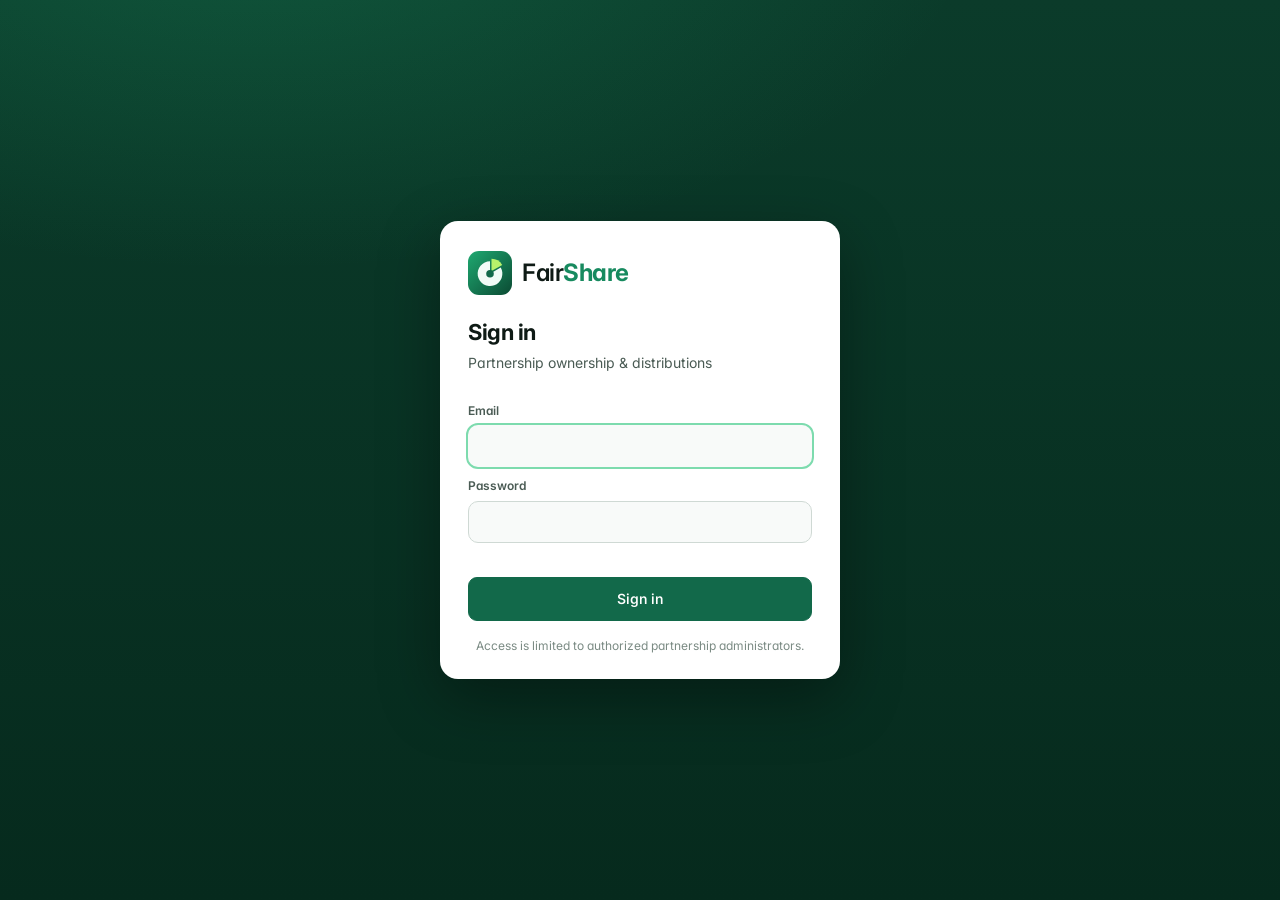
==== index.html @ 4b260d1c "Review snapshot" ====
<!doctype html>
<html lang="en">
<head>
<meta charset="utf-8">
<meta name="viewport" content="width=device-width, initial-scale=1">
<meta name="robots" content="noindex, nofollow">
<title>FairShare</title>
<link rel="icon" href="logo.svg" type="image/svg+xml">
<link rel="preconnect" href="https://fonts.googleapis.com">
<link rel="preconnect" href="https://fonts.gstatic.com" crossorigin>
<link href="https://fonts.googleapis.com/css2?family=Inter:wght@400;500;600;700&family=JetBrains+Mono:wght@500&display=swap" rel="stylesheet">
<link rel="stylesheet" href="app.css">
</head>
<body>
<div class="login" id="login" hidden>
  <form class="login-card" id="loginForm" autocomplete="on">
    <div class="login-brand"><img src="logo.svg" alt="" width="44" height="44"><span class="word">Fair<b>Share</b></span></div>
    <h1>Sign in</h1>
    <p class="sub">Partnership ownership &amp; distributions</p>
    <label for="email">Email</label>
    <input id="email" name="email" type="email" autocomplete="username" required autofocus>
    <label for="password">Password</label>
    <input id="password" name="password" type="password" autocomplete="current-password" required>
    <div class="login-err" id="loginErr" role="alert"></div>
    <button class="btn primary login-btn" type="submit" id="loginBtn">Sign in</button>
    <p class="login-foot">Access is limited to authorized partnership administrators.</p>
  </form>
</div>
<div class="shell" id="shell" hidden>
  <aside class="side" id="side">
    <a class="brand" href="#/">
      <img src="logo.svg" alt="" width="34" height="34">
      <span class="word">Fair<b>Share</b></span>
    </a>

    <div class="side-label">Organization</div>
    <nav class="orgs" id="orgTree"></nav>

    <div class="side-label">Reports</div>
    <nav class="nav" id="nav">
      <a data-view="overview"><svg viewBox="0 0 20 20"><path d="M3 10h5V3H3zm0 7h5v-5H3zm7 0h7v-7h-7zm0-14v5h7V3z"/></svg>Overview</a>
      <a data-view="events"><svg viewBox="0 0 20 20"><path d="M4 3h12v2H4zm0 4h12v2H4zm0 4h8v2H4zm0 4h8v2H4z"/></svg>Events</a>
      <a data-view="investors" data-admin><svg viewBox="0 0 20 20"><path d="M7 9a3 3 0 1 0 0-6 3 3 0 0 0 0 6zm6 0a2.5 2.5 0 1 0 0-5 2.5 2.5 0 0 0 0 5zM1 17c0-3 2.7-5 6-5s6 2 6 5zm13 0c0-1.6-.6-3-1.7-4 2.6-.3 5.7.9 5.7 4z"/></svg>Investors</a>
      <a class="soon"><svg viewBox="0 0 20 20"><path d="M10 2l2.4 5 5.6.6-4.2 3.8 1.2 5.6L10 14.2 5 17l1.2-5.6L2 7.6 7.6 7z"/></svg>Scenarios<em>soon</em></a>
      <a class="soon"><svg viewBox="0 0 20 20"><path d="M10 2a8 8 0 1 0 0 16 8 8 0 0 0 0-16zm1 4v4.4l3 1.8-1 1.6-4-2.4V6z"/></svg>Audit log<em>soon</em></a>
    </nav>

    <div class="who" id="who">
      <div class="who-name" id="whoName"></div>
      <div class="who-title" id="whoTitle"></div>
      <div id="viewAs" hidden>
        <div class="side-label">Preview as <span class="demo">demo</span></div>
        <select id="persona" aria-label="Preview the app as another role"></select>
      </div>
      <button class="signout" id="signOut" type="button">Sign out</button>
    </div>
  </aside>

  <main class="main">
    <header class="top">
      <button class="menu" id="menuBtn" aria-label="Menu"><svg viewBox="0 0 20 20"><path d="M3 5h14v2H3zm0 4h14v2H3zm0 4h14v2H3z"/></svg></button>
      <div class="crumbs" id="crumbs"></div>
      <div class="top-actions">
        <span class="badge-secure" title="All calculations run server-side; this page receives results only."><svg viewBox="0 0 20 20"><path d="M10 1l7 3v5c0 4.4-3 8.4-7 10-4-1.6-7-5.6-7-10V4z"/></svg>Server-computed</span>
      </div>
    </header>
    <div class="view" id="view"></div>
  </main>
</div>
<div class="tip" id="tip" role="tooltip"></div>
<script>window.FS_STATIC = {"data": "data/snapshot.json", "users": ["309ef659272536a86ddedac02114aa70f6ee3a9039628232b997630477bd3e6b", "e604d681296f625b9b77e767c683950d029791b27a1b926fc2712cd2b431a7dd", "c47e576cc46129f89e9a8057b030b284682d017811f13ac9fe1700fa30c2b4aa"]};</script>
<script src="app.js"></script>
</body>
</html>
---- app.css ----
:root {
  --g-950: #062a1d; --g-900: #0b3b2a; --g-800: #0f5136; --g-700: #12694a; --g-600: #178a5f;
  --g-500: #1fa971; --g-400: #4cc690; --g-300: #7ddbae; --g-200: #b5ecd0; --g-100: #ddf5ea; --g-50: #f1fbf6;
  --lime: #b7f36b;

  --bg: #f4f7f5;
  --surface: #ffffff;
  --surface-2: #f8faf9;
  --line: #e3e9e6;
  --line-strong: #cfd9d4;
  --ink: #0e1a15;
  --ink-2: #4a5b54;
  --ink-3: #7b8b84;
  --accent: var(--g-600);
  --accent-ink: var(--g-700);
  --accent-soft: var(--g-100);
  --bar: var(--g-600);
  --bar-hover: var(--g-800);
  --side-bg: linear-gradient(180deg, #0b3b2a 0%, #062a1d 100%);
  --side-ink: #d7efe3;
  --side-ink-2: #8fb8a5;
  --neg: #b42318;
  --shadow: 0 1px 2px rgba(6, 42, 29, .06), 0 4px 16px rgba(6, 42, 29, .05);
  --radius: 14px;
  --mono: "JetBrains Mono", ui-monospace, SFMono-Regular, Menlo, monospace;
}
@media (prefers-color-scheme: dark) {
  :root:not([data-theme="light"]) {
    --bg: #07130e; --surface: #0d1c16; --surface-2: #10231b; --line: #1c3328; --line-strong: #27463a;
    --ink: #e6f2ec; --ink-2: #a7bfb4; --ink-3: #6f8a7e;
    --accent: var(--g-400); --accent-ink: var(--g-300); --accent-soft: #123a2a;
    --bar: var(--g-400); --bar-hover: var(--g-200);
    --side-bg: linear-gradient(180deg, #06231a 0%, #030f0b 100%);
    --neg: #ff8a80;
    --shadow: 0 1px 2px rgba(0,0,0,.4), 0 6px 20px rgba(0,0,0,.25);
  }
}
:root[data-theme="dark"] {
  --bg: #07130e; --surface: #0d1c16; --surface-2: #10231b; --line: #1c3328; --line-strong: #27463a;
  --ink: #e6f2ec; --ink-2: #a7bfb4; --ink-3: #6f8a7e;
  --accent: var(--g-400); --accent-ink: var(--g-300); --accent-soft: #123a2a;
  --bar: var(--g-400); --bar-hover: var(--g-200);
  --side-bg: linear-gradient(180deg, #06231a 0%, #030f0b 100%);
  --neg: #ff8a80;
}

* { box-sizing: border-box; }
html, body { margin: 0; height: 100%; }
body {
  background: var(--bg); color: var(--ink);
  font: 14px/1.45 Inter, system-ui, -apple-system, Segoe UI, sans-serif;
  -webkit-font-smoothing: antialiased;
  font-feature-settings: "cv11", "ss01";
}
a { color: inherit; text-decoration: none; }
svg { fill: currentColor; }
button, select, input { font: inherit; color: inherit; }
.num { font-variant-numeric: tabular-nums; }

.shell { display: grid; grid-template-columns: 264px 1fr; min-height: 100vh; }

/* ---------- sidebar ---------- */
.side {
  background: var(--side-bg); color: var(--side-ink);
  padding: 20px 14px; display: flex; flex-direction: column; gap: 6px;
  position: sticky; top: 0; height: 100vh; overflow-y: auto;
}
.brand { display: flex; align-items: center; gap: 10px; padding: 4px 8px 18px; }
.brand .word { font-size: 21px; font-weight: 600; letter-spacing: -.02em; color: #fff; }
.brand .word b { font-weight: 700; color: var(--lime); }
.side-label { font-size: 11px; text-transform: uppercase; letter-spacing: .09em; color: var(--side-ink-2); padding: 14px 10px 6px; display: flex; gap: 8px; align-items: center; }
.demo { font-size: 9px; background: rgba(183,243,107,.16); color: var(--lime); padding: 1px 6px; border-radius: 99px; letter-spacing: .06em; }

.orgs { display: flex; flex-direction: column; gap: 1px; }
.org {
  display: flex; align-items: center; gap: 8px; padding: 7px 10px; border-radius: 9px;
  color: var(--side-ink); cursor: pointer; font-size: 13px;
}
.org .dot { width: 7px; height: 7px; border-radius: 50%; background: var(--side-ink-2); flex: none; }
.org.has-data .dot { background: var(--lime); }
.org:hover { background: rgba(255,255,255,.06); }
.org.active { background: rgba(183,243,107,.13); color: #fff; }
.org.locked { opacity: .45; cursor: default; }
.org .kind { margin-left: auto; font-size: 10px; color: var(--side-ink-2); }
.org.lvl-1 { padding-left: 26px; }
.org.lvl-2 { padding-left: 42px; }

.nav { display: flex; flex-direction: column; gap: 2px; }
.nav a { display: flex; align-items: center; gap: 10px; padding: 9px 10px; border-radius: 9px; color: var(--side-ink); cursor: pointer; }
.nav a svg { width: 16px; height: 16px; opacity: .8; }
.nav a:hover { background: rgba(255,255,255,.06); }
.nav a.active { background: #fff; color: var(--g-900); font-weight: 600; }
.nav a.active svg { opacity: 1; color: var(--g-600); }
.nav a.soon { opacity: .45; cursor: default; }
.nav a.soon:hover { background: none; }
.nav a em { margin-left: auto; font-style: normal; font-size: 10px; text-transform: uppercase; letter-spacing: .06em; }
.nav a[hidden] { display: none; }

.who { margin-top: auto; padding-top: 10px; border-top: 1px solid rgba(255,255,255,.08); }
.who select {
  width: 100%; background: rgba(255,255,255,.07); border: 1px solid rgba(255,255,255,.12);
  border-radius: 9px; padding: 8px 10px; color: #fff; appearance: none; cursor: pointer;
}
.who select option { color: #000; }
.who-title { font-size: 12px; color: var(--side-ink-2); padding: 6px 4px 0; }

/* ---------- main ---------- */
.main { min-width: 0; }
.top {
  position: sticky; top: 0; z-index: 5; display: flex; align-items: center; gap: 12px;
  padding: 14px 28px; background: color-mix(in srgb, var(--bg) 85%, transparent);
  backdrop-filter: blur(10px); border-bottom: 1px solid var(--line);
}
.menu { display: none; background: none; border: 0; padding: 4px; cursor: pointer; }
.menu svg { width: 22px; height: 22px; }
.crumbs { font-size: 13px; color: var(--ink-3); display: flex; gap: 8px; align-items: center; flex-wrap: wrap; min-width: 0; }
.crumbs b { color: var(--ink); font-weight: 600; }
.top-actions { margin-left: auto; }
.badge-secure {
  display: inline-flex; gap: 6px; align-items: center; font-size: 12px; color: var(--accent-ink);
  background: var(--accent-soft); border-radius: 99px; padding: 5px 10px; white-space: nowrap;
}
.badge-secure svg { width: 12px; height: 12px; }
.view { padding: 26px 28px 60px; max-width: 1480px; }

h1 { font-size: 26px; letter-spacing: -.02em; margin: 0 0 4px; font-weight: 700; }
h2 { font-size: 15px; margin: 0; font-weight: 600; letter-spacing: -.01em; }
.sub { color: var(--ink-2); margin: 0; }
.muted { color: var(--ink-3); }

.card { background: var(--surface); border: 1px solid var(--line); border-radius: var(--radius); box-shadow: var(--shadow); }
.card-h { display: flex; align-items: center; gap: 10px; padding: 16px 18px 6px; }
.card-h .muted { font-size: 12px; margin-left: auto; }
.card-b { padding: 10px 18px 18px; }

/* KPI tiles */
.kpis { display: grid; grid-template-columns: repeat(auto-fit, minmax(170px, 1fr)); gap: 12px; margin: 20px 0; }
.kpi { padding: 14px 16px; }
.kpi .l { font-size: 12px; color: var(--ink-3); display: flex; align-items: center; gap: 6px; }
.kpi .v { font-size: 24px; font-weight: 650; letter-spacing: -.02em; margin-top: 4px; font-variant-numeric: tabular-nums; }
.kpi .s { font-size: 12px; color: var(--ink-2); margin-top: 2px; }
.kpi.hero { background: linear-gradient(135deg, var(--g-700), var(--g-900)); color: #fff; border: 0; }
.kpi.hero .l, .kpi.hero .s { color: var(--g-200); }
.kpi.hero .v { color: #fff; }

.grid-2 { display: grid; grid-template-columns: 1.6fr 1fr; gap: 16px; }
.grid-2 > * { min-width: 0; }

/* chart */
.chart { width: 100%; height: 260px; display: block; }
.chart .axis { fill: var(--ink-3); font-size: 11px; }
.chart .grid { stroke: var(--line); stroke-width: 1; }
.chart .bar { fill: var(--bar); transition: fill .12s; }
.chart .hit:hover + .bar, .chart .bar.on { fill: var(--bar-hover); }
.chart .hit { fill: transparent; cursor: pointer; }
.chart .lbl { fill: var(--ink-2); font-size: 11px; font-weight: 600; }
.tip {
  position: fixed; pointer-events: none; z-index: 50; opacity: 0; transition: opacity .1s;
  background: var(--ink); color: var(--surface); border-radius: 9px; padding: 8px 10px; font-size: 12px;
  box-shadow: 0 8px 24px rgba(0,0,0,.2); max-width: 260px;
}
.tip b { display: block; font-size: 13px; margin-bottom: 2px; }
.tip.show { opacity: 1; }

/* ownership bars */
.own { display: flex; flex-direction: column; gap: 9px; }
.own-row { display: grid; grid-template-columns: minmax(0, 1fr) 70px; gap: 4px 10px; align-items: center; font-size: 13px; }
.own-row .n { white-space: nowrap; overflow: hidden; text-overflow: ellipsis; }
.own-row .p { text-align: right; color: var(--ink-2); font-variant-numeric: tabular-nums; }
.own-row .track { grid-column: 1 / -1; height: 6px; background: var(--surface-2); border-radius: 99px; overflow: hidden; border: 1px solid var(--line); }
.own-row .fill { height: 100%; background: var(--bar); border-radius: 99px; }

/* list */
.list { display: flex; flex-direction: column; }
.li { display: flex; align-items: center; gap: 12px; padding: 10px 0; border-top: 1px solid var(--line); cursor: pointer; }
.li:first-child { border-top: 0; }
.li:hover .t { color: var(--accent-ink); }
.li .t { font-weight: 550; }
.li .d { font-size: 12px; color: var(--ink-3); }
.li .r { margin-left: auto; }

/* chips */
.chip {
  display: inline-flex; align-items: center; gap: 5px; font-size: 11px; font-weight: 600;
  border-radius: 99px; padding: 2px 8px; white-space: nowrap; letter-spacing: .01em;
  background: var(--surface-2); color: var(--ink-2); border: 1px solid var(--line);
}
.chip i { width: 6px; height: 6px; border-radius: 50%; background: currentColor; }
.chip.t-distribution { color: var(--accent-ink); background: var(--accent-soft); border-color: transparent; }
.chip.t-admission, .chip.t-retire-admit { color: #0b6b6b; background: #d9f3f1; border-color: transparent; }
.chip.t-retirement { color: #6b4e0b; background: #f6ecd2; border-color: transparent; }
.chip.t-capital-call { color: #2f4a8a; background: #e1e8fa; border-color: transparent; }
.chip.t-restructure, .chip.t-capitalization { color: #4b3a8a; background: #e9e3f8; border-color: transparent; }
.chip.t-buyout, .chip.t-projection, .chip.t-analysis { color: #7a3b1a; background: #f8e5da; border-color: transparent; }
@media (prefers-color-scheme: dark) {
  :root:not([data-theme="light"]) .chip.t-admission, :root:not([data-theme="light"]) .chip.t-retire-admit { color: #8ce3dc; background: #0f3433; }
  :root:not([data-theme="light"]) .chip.t-retirement { color: #f0cf7e; background: #3a2e10; }
  :root:not([data-theme="light"]) .chip.t-capital-call { color: #a8bdf5; background: #18254a; }
  :root:not([data-theme="light"]) .chip.t-restructure, :root:not([data-theme="light"]) .chip.t-capitalization { color: #c7b8f5; background: #2a2150; }
  :root:not([data-theme="light"]) .chip.t-buyout, :root:not([data-theme="light"]) .chip.t-projection, :root:not([data-theme="light"]) .chip.t-analysis { color: #f2b592; background: #42220f; }
}
.chip.s-scenario { border-style: dashed; }
.status { font-size: 11px; color: var(--ink-3); }

/* events layout */
.events { display: grid; grid-template-columns: 330px minmax(0, 1fr); gap: 18px; align-items: start; }
.events > * { min-width: 0; }
.timeline { position: sticky; top: 76px; max-height: calc(100vh - 96px); display: flex; flex-direction: column; }
.tl-filters { padding: 12px 12px 8px; display: flex; flex-direction: column; gap: 8px; border-bottom: 1px solid var(--line); }
.search {
  width: 100%; border: 1px solid var(--line); background: var(--surface-2); border-radius: 9px; padding: 8px 10px;
}
.search:focus { outline: 2px solid var(--g-300); border-color: transparent; }
.seg { display: flex; flex-wrap: wrap; gap: 4px; }
.seg button {
  border: 1px solid var(--line); background: var(--surface); border-radius: 99px; padding: 3px 9px; font-size: 12px; cursor: pointer; color: var(--ink-2);
}
.seg button.on { background: var(--g-700); color: #fff; border-color: var(--g-700); }
.toggle { display: flex; align-items: center; gap: 7px; font-size: 12px; color: var(--ink-2); cursor: pointer; user-select: none; }
.toggle input { accent-color: var(--g-600); }
.tl-list { overflow-y: auto; padding: 6px 8px 10px; }
.tl-year { font-size: 11px; font-weight: 700; color: var(--ink-3); padding: 12px 8px 4px; letter-spacing: .06em; }
.tl-item { display: grid; grid-template-columns: 12px 1fr; gap: 10px; padding: 8px; border-radius: 10px; cursor: pointer; position: relative; }
.tl-item:hover { background: var(--surface-2); }
.tl-item.on { background: var(--accent-soft); }
.tl-item .node { width: 10px; height: 10px; border-radius: 50%; border: 2px solid var(--line-strong); background: var(--surface); margin-top: 4px; }
.tl-item.on .node { border-color: var(--accent); background: var(--accent); }
.tl-item .tt { font-weight: 550; font-size: 13px; line-height: 1.3; }
.tl-item .meta { display: flex; gap: 6px; align-items: center; margin-top: 4px; font-size: 11px; color: var(--ink-3); flex-wrap: wrap; }

/* report */
.rep-h { padding: 20px 22px 4px; display: flex; gap: 16px; align-items: flex-start; flex-wrap: wrap; }
.rep-h .title { flex: 1; min-width: 240px; }
.rep-h h1 { font-size: 22px; }
.rep-meta { display: flex; gap: 8px; align-items: center; flex-wrap: wrap; margin-bottom: 8px; font-size: 12px; color: var(--ink-3); }
.btns { display: flex; gap: 8px; }
.btn {
  display: inline-flex; align-items: center; gap: 6px; border: 1px solid var(--line-strong); background: var(--surface);
  border-radius: 9px; padding: 7px 12px; font-size: 13px; font-weight: 550; cursor: pointer;
}
.btn:hover { border-color: var(--accent); color: var(--accent-ink); }
.btn.primary { background: var(--g-700); border-color: var(--g-700); color: #fff; }
.btn.primary:hover { background: var(--g-800); color: #fff; }
.btn svg { width: 14px; height: 14px; }
.rep-kpis { display: grid; grid-template-columns: repeat(auto-fit, minmax(150px, 1fr)); gap: 0; margin: 12px 22px; border: 1px solid var(--line); border-radius: 12px; overflow: hidden; }
.rep-kpis > div { padding: 12px 14px; border-left: 1px solid var(--line); }
.rep-kpis > div:first-child { border-left: 0; }
.rep-kpis .l { font-size: 11px; color: var(--ink-3); text-transform: uppercase; letter-spacing: .05em; }
.rep-kpis .v { font-size: 18px; font-weight: 650; margin-top: 2px; font-variant-numeric: tabular-nums; }
.changes { margin: 0 22px 14px; padding: 12px 14px; border-radius: 12px; background: var(--accent-soft); }
.changes h3 { margin: 0 0 6px; font-size: 12px; text-transform: uppercase; letter-spacing: .06em; color: var(--accent-ink); }
.changes ul { margin: 0; padding: 0; list-style: none; display: grid; grid-template-columns: repeat(auto-fill, minmax(280px, 1fr)); gap: 4px 18px; font-size: 13px; }
.changes li b { font-weight: 600; }
.changes .more { font-size: 12px; color: var(--accent-ink); cursor: pointer; margin-top: 6px; display: inline-block; }
.rep-tools { display: flex; gap: 16px; align-items: center; padding: 6px 22px 10px; flex-wrap: wrap; }
.rep-tools .muted { font-size: 12px; margin-left: auto; }

.tbl-wrap { overflow: auto; border-top: 1px solid var(--line); max-height: 70vh; }
table.rep { border-collapse: separate; border-spacing: 0; width: 100%; font-size: 12.5px; }
table.rep th, table.rep td { padding: 7px 12px; white-space: nowrap; border-bottom: 1px solid var(--line); }
table.rep thead th { position: sticky; background: var(--surface-2); z-index: 2; font-weight: 600; color: var(--ink-2); text-align: right; }
table.rep thead tr.g th { top: 0; font-size: 10.5px; text-transform: uppercase; letter-spacing: .06em; color: var(--ink-3); text-align: center; border-bottom: 0; padding-bottom: 0; }
table.rep thead tr.g th.span { color: var(--accent-ink); }
table.rep thead tr.g th.span span { display: block; border-bottom: 2px solid var(--g-300); padding-bottom: 4px; }
table.rep thead tr.c th { top: 27px; font-size: 11.5px; }
table.rep th.l, table.rep td.l { text-align: left; }
table.rep td { text-align: right; font-variant-numeric: tabular-nums; }
table.rep td.neg { color: var(--neg); }
table.rep td.zero { color: var(--ink-3); }
table.rep td.note { text-align: left; color: var(--ink-2); min-width: 240px; }
table.rep .sticky { position: sticky; left: 0; background: var(--surface); z-index: 1; box-shadow: 1px 0 0 var(--line); }
table.rep thead .sticky { z-index: 3; background: var(--surface-2); }
table.rep tbody tr:hover td { background: var(--surface-2); }
table.rep tbody tr.exited td { opacity: .5; }
table.rep tbody tr.mine td { background: var(--accent-soft); }
table.rep tfoot td { position: sticky; bottom: 0; background: var(--surface); font-weight: 700; border-top: 2px solid var(--line-strong); border-bottom: 0; z-index: 1; }
table.rep tfoot td.sticky { z-index: 2; }
.idx { color: var(--ink-3); font-size: 11px; width: 26px; display: inline-block; }
.notes { padding: 14px 22px 20px; font-size: 12px; color: var(--ink-3); display: flex; flex-direction: column; gap: 8px; }
.facts { display: flex; flex-wrap: wrap; gap: 8px; }
.fact { background: var(--surface-2); border: 1px solid var(--line); border-radius: 8px; padding: 5px 9px; color: var(--ink-2); }
.fact b { color: var(--ink); font-variant-numeric: tabular-nums; }

/* investors */
table.plain { width: 100%; border-collapse: collapse; font-size: 13px; }
table.plain th { text-align: left; font-size: 11px; text-transform: uppercase; letter-spacing: .05em; color: var(--ink-3); font-weight: 600; padding: 10px 14px; border-bottom: 1px solid var(--line); }
table.plain td { padding: 10px 14px; border-bottom: 1px solid var(--line); font-variant-numeric: tabular-nums; }
table.plain tr.click { cursor: pointer; }
table.plain tr.click:hover td { background: var(--surface-2); }
table.plain .r { text-align: right; }
.pill { font-size: 11px; font-weight: 600; padding: 2px 8px; border-radius: 99px; }
.pill.active { background: var(--accent-soft); color: var(--accent-ink); }
.pill.exited { background: var(--surface-2); color: var(--ink-3); border: 1px solid var(--line); }
.avatar { width: 28px; height: 28px; border-radius: 50%; background: var(--accent-soft); color: var(--accent-ink); display: inline-grid; place-items: center; font-size: 11px; font-weight: 700; margin-right: 10px; vertical-align: middle; }

.drawer-bg { position: fixed; inset: 0; background: rgba(6, 42, 29, .35); z-index: 20; }
.drawer { position: fixed; top: 0; right: 0; bottom: 0; width: min(560px, 100vw); background: var(--surface); z-index: 21; overflow-y: auto; box-shadow: -10px 0 40px rgba(0,0,0,.2); padding: 22px; }
.drawer .x { float: right; background: none; border: 0; font-size: 22px; cursor: pointer; color: var(--ink-3); }
.hist { position: relative; padding-left: 18px; margin-top: 8px; }
.hist::before { content: ""; position: absolute; left: 5px; top: 6px; bottom: 6px; width: 2px; background: var(--line); }
.hist .h { position: relative; padding: 6px 0; font-size: 13px; }
.hist .h::before { content: ""; position: absolute; left: -17px; top: 11px; width: 8px; height: 8px; border-radius: 50%; background: var(--accent); }
.hist .h .d { font-size: 11px; color: var(--ink-3); }

.empty { text-align: center; padding: 60px 20px; color: var(--ink-3); }
.empty svg { width: 46px; height: 46px; color: var(--g-300); }
.lock-note { display: flex; gap: 10px; align-items: center; padding: 12px 14px; border-radius: 12px; background: var(--accent-soft); color: var(--accent-ink); font-size: 13px; margin-bottom: 14px; }
.lock-note svg { width: 16px; height: 16px; flex: none; }

@media (max-width: 1100px) {
  .grid-2 { grid-template-columns: 1fr; }
  .events { grid-template-columns: minmax(0, 1fr); }
  .timeline { position: static; max-height: 340px; }
}
@media (max-width: 760px) {
  .shell { grid-template-columns: 1fr; }
  .side { position: fixed; z-index: 30; width: 264px; transform: translateX(-100%); transition: transform .2s; }
  .side.open { transform: none; }
  .menu { display: block; }
  .top { padding: 12px 16px; }
  .view { padding: 18px 16px 50px; }
  .badge-secure { display: none; }
  .rep-h, .rep-tools { padding-left: 16px; padding-right: 16px; }
  .rep-kpis, .changes { margin-left: 16px; margin-right: 16px; }
}
@media print {
  .side, .top, .timeline, .btns, .rep-tools { display: none !important; }
  .shell, .events { display: block; }
  .tbl-wrap { max-height: none; overflow: visible; }
}

/* ---------- login ---------- */
[hidden] { display: none !important; }
.login { min-height: 100vh; display: grid; place-items: center; padding: 24px 16px;
  background: radial-gradient(1200px 600px at 20% -10%, rgba(31,169,113,.25), transparent 60%), var(--side-bg); }
.login-card { width: min(400px, 100%); background: var(--surface); border-radius: 18px; padding: 30px 28px 24px;
  box-shadow: 0 20px 60px rgba(0,0,0,.35); display: flex; flex-direction: column; }
.login-brand { display: flex; align-items: center; gap: 10px; margin-bottom: 22px; }
.login-brand .word { font-size: 24px; font-weight: 600; letter-spacing: -.02em; }
.login-brand .word b { color: var(--accent); }
.login-card h1 { font-size: 22px; }
.login-card .sub { margin-bottom: 18px; }
.login-card label { font-size: 12px; font-weight: 600; color: var(--ink-2); margin: 10px 0 6px; }
.login-card input { border: 1px solid var(--line-strong); background: var(--surface-2); border-radius: 10px; padding: 10px 12px; font-size: 14px; }
.login-card input:focus { outline: 2px solid var(--g-300); border-color: transparent; }
.login-err { min-height: 20px; font-size: 13px; color: var(--neg); margin: 10px 0 4px; }
.login-btn { justify-content: center; padding: 11px 12px; font-size: 14px; }
.login-btn[disabled] { opacity: .6; cursor: wait; }
.login-foot { font-size: 12px; color: var(--ink-3); margin: 16px 0 0; text-align: center; }
.who-name { color: #fff; font-weight: 600; font-size: 13px; padding: 2px 4px 0; overflow: hidden; text-overflow: ellipsis; }
.signout { margin-top: 10px; width: 100%; background: none; border: 1px solid rgba(255,255,255,.15); color: var(--side-ink);
  border-radius: 9px; padding: 7px 10px; cursor: pointer; font-size: 12px; }
.signout:hover { background: rgba(255,255,255,.06); }
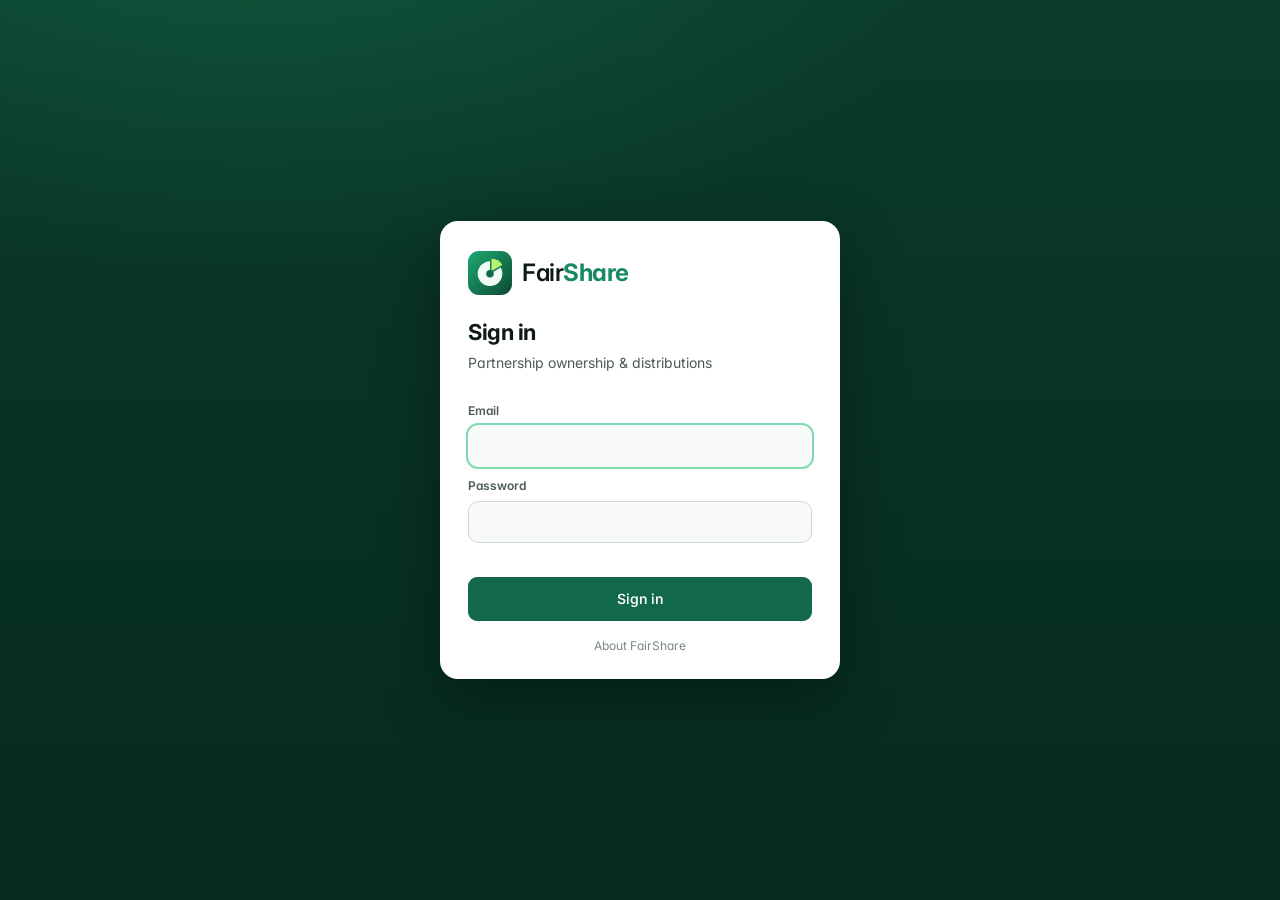
==== commit 67cfb12a: "Review snapshot" ====
--- a/index.html
+++ b/index.html
@@ -23,7 +23,7 @@
     <input id="password" name="password" type="password" autocomplete="current-password" required>
     <div class="login-err" id="loginErr" role="alert"></div>
     <button class="btn primary login-btn" type="submit" id="loginBtn">Sign in</button>
-    <p class="login-foot">Access is limited to authorized partnership administrators.</p>
+    <p class="login-foot">New to FairShare? <a href="/#get-started">Set up your partnership</a></p>
   </form>
 </div>
 <div class="shell" id="shell" hidden>
@@ -35,6 +35,7 @@
 
     <div class="side-label">Organization</div>
     <nav class="orgs" id="orgTree"></nav>
+    <a class="new-org" id="newOrg" href="#/new-org" hidden>+ New organization</a>
 
     <div class="side-label">Reports</div>
     <nav class="nav" id="nav">
--- a/app.css
+++ b/app.css
@@ -57,7 +57,7 @@
 button, select, input { font: inherit; color: inherit; }
 .num { font-variant-numeric: tabular-nums; }
 
-.shell { display: grid; grid-template-columns: 264px 1fr; min-height: 100vh; }
+.shell { display: grid; grid-template-columns: 292px 1fr; min-height: 100vh; }
 
 /* ---------- sidebar ---------- */
 .side {
@@ -73,17 +73,29 @@
 
 .orgs { display: flex; flex-direction: column; gap: 1px; }
 .org {
-  display: flex; align-items: center; gap: 8px; padding: 7px 10px; border-radius: 9px;
-  color: var(--side-ink); cursor: pointer; font-size: 13px;
-}
+  display: flex; align-items: center; gap: 4px; padding: 3px 8px 3px calc(4px + var(--d, 0) * 14px); border-radius: 9px;
+  color: var(--side-ink); font-size: 13px; min-height: 32px;
+}
+.org .oname { display: flex; align-items: center; gap: 8px; flex: 1 1 auto; min-width: 0; padding: 4px 2px; color: inherit; text-decoration: none; cursor: pointer; }
+.org .nm { line-height: 1.25; }
+.org.locked .oname { cursor: default; }
+.tw { flex: none; width: 20px; height: 20px; display: grid; place-items: center; border: 0; background: none; border-radius: 6px; cursor: pointer; padding: 0; color: var(--side-ink-2); }
+.tw:hover { background: rgba(255,255,255,.1); color: #fff; }
+.tw:focus-visible { outline: 2px solid var(--lime); }
+.tw svg { width: 10px; height: 10px; fill: none; stroke: currentColor; stroke-width: 1.6; transition: transform .15s; }
+.tw.open svg { transform: rotate(90deg); }
+.tw-sp { flex: none; width: 20px; }
+.tkids { position: relative; }
+.tkids::before { content: ""; position: absolute; left: calc(14px + var(--d, 0) * 14px); top: 0; bottom: 6px; border-left: 1px solid rgba(255,255,255,.14); }
+.otag { flex: none; font-size: 9.5px; font-weight: 700; letter-spacing: .04em; text-transform: uppercase; padding: 1px 6px; border-radius: 99px; background: rgba(183,243,107,.16); color: var(--lime); }
+.otag.light { background: var(--accent-soft); color: var(--accent-ink); }
+.ocnt { flex: none; font-size: 10px; font-weight: 600; min-width: 18px; text-align: center; padding: 1px 5px; border-radius: 99px; background: rgba(255,255,255,.12); color: var(--side-ink); }
 .org .dot { width: 7px; height: 7px; border-radius: 50%; background: var(--side-ink-2); flex: none; }
 .org.has-data .dot { background: var(--lime); }
 .org:hover { background: rgba(255,255,255,.06); }
 .org.active { background: rgba(183,243,107,.13); color: #fff; }
 .org.locked { opacity: .45; cursor: default; }
 .org .kind { margin-left: auto; font-size: 10px; color: var(--side-ink-2); }
-.org.lvl-1 { padding-left: 26px; }
-.org.lvl-2 { padding-left: 42px; }
 
 .nav { display: flex; flex-direction: column; gap: 2px; }
 .nav a { display: flex; align-items: center; gap: 10px; padding: 9px 10px; border-radius: 9px; color: var(--side-ink); cursor: pointer; }
@@ -151,7 +163,7 @@
 .chart .axis { fill: var(--ink-3); font-size: 11px; }
 .chart .grid { stroke: var(--line); stroke-width: 1; }
 .chart .bar { fill: var(--bar); transition: fill .12s; }
-.chart .hit:hover + .bar, .chart .bar.on { fill: var(--bar-hover); }
+.chart .col:hover .bar, .chart .bar.on { fill: var(--bar-hover); }
 .chart .hit { fill: transparent; cursor: pointer; }
 .chart .lbl { fill: var(--ink-2); font-size: 11px; font-weight: 600; }
 .tip {
@@ -314,7 +326,7 @@
 }
 @media (max-width: 760px) {
   .shell { grid-template-columns: 1fr; }
-  .side { position: fixed; z-index: 30; width: 264px; transform: translateX(-100%); transition: transform .2s; }
+  .side { position: fixed; z-index: 30; width: 292px; transform: translateX(-100%); transition: transform .2s; }
   .side.open { transform: none; }
   .menu { display: block; }
   .top { padding: 12px 16px; }
@@ -351,3 +363,152 @@
 .signout { margin-top: 10px; width: 100%; background: none; border: 1px solid rgba(255,255,255,.15); color: var(--side-ink);
   border-radius: 9px; padding: 7px 10px; cursor: pointer; font-size: 12px; }
 .signout:hover { background: rgba(255,255,255,.06); }
+
+/* ---------- new event ---------- */
+.new-event { justify-content: center; }
+.ev-form { padding: 22px; display: flex; flex-direction: column; max-width: 760px; }
+.ev-form h1 { font-size: 22px; margin-bottom: 14px; }
+.kinds { display: grid; grid-template-columns: repeat(auto-fit, minmax(200px, 1fr)); gap: 10px; margin-bottom: 8px; }
+.kind { border: 1px solid var(--line-strong); border-radius: 12px; padding: 12px 14px; cursor: pointer; display: flex; flex-direction: column; gap: 4px; }
+.kind input { position: absolute; opacity: 0; pointer-events: none; }
+.kind span { font-size: 12px; color: var(--ink-2); }
+.kind.on { border-color: var(--accent); background: var(--accent-soft); box-shadow: 0 0 0 1px var(--accent); }
+.kind:focus-within { outline: 2px solid var(--g-300); }
+.fl { font-size: 12px; font-weight: 600; color: var(--ink-2); margin: 16px 0 6px; }
+.fl2 { margin-top: 14px; }
+.fi { border: 1px solid var(--line-strong); background: var(--surface-2); border-radius: 10px; padding: 9px 12px; font-size: 14px; max-width: 460px; width: 100%; }
+.fi:focus { outline: 2px solid var(--g-300); border-color: transparent; }
+.hint { font-size: 12px; color: var(--ink-3); margin-top: 5px; }
+.jrow { display: flex; gap: 8px; margin-bottom: 8px; flex-wrap: wrap; }
+.jrow .jn { flex: 2 1 240px; max-width: none; }
+.jrow .ju { flex: 1 1 150px; max-width: 200px; }
+.ev-form .toggle { margin-top: 8px; font-size: 13px; }
+.ev-form #addJoiner { align-self: flex-start; }
+.ev-form > .btns { margin-top: 6px; }
+.draft-bar { margin: 8px 22px 0; padding: 12px 14px; border-radius: 12px; border: 1px dashed var(--accent); background: var(--accent-soft);
+  display: flex; gap: 12px; align-items: center; flex-wrap: wrap; font-size: 13px; }
+.draft-bar > div:first-child { flex: 1 1 320px; }
+.draft-bar .ok { color: var(--accent-ink); font-weight: 600; margin: 0 6px; }
+.draft-bar .bad { color: var(--neg); font-weight: 600; margin: 0 6px; }
+.draft-bar .login-err { flex-basis: 100%; min-height: 0; margin: 0; }
+.btn[disabled] { opacity: .5; cursor: not-allowed; }
+
+/* ---------- statements ---------- */
+.stmt-tools { display: flex; gap: 12px; align-items: center; padding: 16px 22px; border-bottom: 1px solid var(--line); flex-wrap: wrap; }
+.stmt-tools .muted { margin-right: auto; font-size: 12px; }
+.stmts { display: flex; flex-direction: column; gap: 16px; padding: 18px 22px 24px; max-height: 76vh; overflow: auto; }
+.stmt { border: 1px solid var(--line); border-radius: 12px; padding: 26px 28px; background: var(--surface); max-width: 640px; }
+.stmt header { display: flex; justify-content: space-between; align-items: baseline; gap: 12px; border-bottom: 2px solid var(--accent); padding-bottom: 10px; margin-bottom: 16px; }
+.stmt .brandline { font-weight: 600; font-size: 17px; letter-spacing: -.02em; }
+.stmt .brandline b { color: var(--accent); }
+.stmt-org { font-size: 12px; color: var(--ink-2); text-align: right; }
+.stmt h2 { font-size: 11px; text-transform: uppercase; letter-spacing: .1em; color: var(--ink-3); }
+.stmt-who { font-size: 21px; font-weight: 650; letter-spacing: -.02em; margin-top: 4px; }
+.stmt-ev { font-size: 13px; color: var(--ink-2); margin: 2px 0 16px; }
+.stmt table { width: 100%; border-collapse: collapse; font-size: 14px; }
+.stmt td { padding: 8px 0; border-bottom: 1px solid var(--line); }
+.stmt td:last-child { text-align: right; font-variant-numeric: tabular-nums; }
+.stmt tr.strong td { font-weight: 650; }
+.stmt footer { font-size: 11px; color: var(--ink-3); margin-top: 16px; }
+@media print {
+  .stmt-tools { display: none !important; }
+  .card { border: 0; box-shadow: none; }
+  .stmts { max-height: none; overflow: visible; padding: 0; gap: 0; }
+  .stmt { border: 0; max-width: none; padding: 24px 8px; break-after: page; }
+  .stmt:last-child { break-after: auto; }
+}
+
+/* ---------- new organization ---------- */
+.new-org { display: block; margin: 8px 2px 0; padding: 8px 10px; border-radius: 9px; border: 1px dashed rgba(255,255,255,.22); color: var(--side-ink); font-size: 13px; text-align: center; }
+.new-org:hover { background: rgba(255,255,255,.06); border-style: solid; }
+.org-form { max-width: 860px; }
+.frow { display: grid; grid-template-columns: repeat(auto-fit, minmax(200px, 1fr)); gap: 0 14px; }
+.frow .fi { max-width: none; }
+.fsec { margin: 26px 0 0; padding-top: 18px; border-top: 1px solid var(--line); font-size: 16px; }
+.cap-head, .cap-row { display: grid; grid-template-columns: minmax(0, 2.2fr) minmax(0, 1.2fr) 110px 40px; gap: 8px; align-items: center; }
+.cap-head { font-size: 11px; text-transform: uppercase; letter-spacing: .05em; color: var(--ink-3); margin-bottom: 6px; }
+.cap-row { margin-bottom: 8px; }
+.cap-row .fi { max-width: none; }
+.cap-row .ca { text-align: right; font-variant-numeric: tabular-nums; }
+.cap-row .toggle { margin: 0; }
+.cap-actions { display: flex; gap: 8px; margin-top: 4px; }
+.cap-total { margin-top: 12px; font-weight: 600; font-variant-numeric: tabular-nums; min-height: 22px; }
+@media (max-width: 620px) {
+  .cap-head { display: none; }
+  .cap-row { grid-template-columns: 1fr 1fr; border: 1px solid var(--line); border-radius: 10px; padding: 10px; }
+  .cap-row .cn { grid-column: 1 / -1; }
+  .cap-row .ca { grid-column: 1 / -1; text-align: left; }
+}
+
+/* new event page */
+.ev-new { display: grid; grid-template-columns: minmax(0, 1fr) 300px; gap: 18px; align-items: start; }
+.ev-new > * { min-width: 0; }
+.ev-new .ev-form { max-width: none; }
+.ev-form .rep-meta a { color: var(--accent-ink); font-weight: 600; text-decoration: none; }
+.step { display: flex; align-items: center; gap: 10px; font-size: 15px; margin: 22px 0 10px; }
+.step:first-of-type { margin-top: 4px; }
+.step i { font-style: normal; width: 24px; height: 24px; border-radius: 50%; background: var(--g-700); color: #fff; font-size: 12px; display: grid; place-items: center; }
+.ev-new .kinds { grid-template-columns: repeat(auto-fit, minmax(190px, 1fr)); }
+.kind svg { width: 22px; height: 22px; fill: var(--g-700); margin-bottom: 2px; }
+.fi.date { max-width: 220px; }
+.ev-form .fl:first-of-type { margin-top: 0; }
+.ev-form .add { align-self: flex-start; }
+.jrow .fi { flex: 1 1 240px; max-width: 460px; }
+.jrow .x { flex: none; }
+.choices { display: flex; flex-direction: column; gap: 2px; }
+.choices .sub { margin: 6px 0 6px 24px; max-width: 436px; }
+.pos-head, .pos-row { display: grid; grid-template-columns: minmax(0, 1fr) 100px 110px; gap: 10px; align-items: center; max-width: 620px; }
+.pos-head { font-size: 11px; text-transform: uppercase; letter-spacing: .05em; color: var(--ink-3); margin-bottom: 4px; }
+.pos-head span:not(:first-child), .pos-row span:nth-child(2) { text-align: right; font-variant-numeric: tabular-nums; }
+.pos-row { padding: 3px 0; border-top: 1px solid var(--line); font-size: 13px; }
+.pos-row .fi { padding: 5px 10px; text-align: right; font-variant-numeric: tabular-nums; }
+.pos-row.chg { background: var(--accent-soft); }
+.pos-row.chg span:first-child { font-weight: 600; }
+.whatif { margin-top: 22px !important; padding: 10px 12px; border: 1px dashed var(--line-strong); border-radius: 10px; align-items: flex-start; max-width: 620px; }
+.whatif span { font-size: 13px; color: var(--ink-2); }
+.roster { padding: 18px; position: sticky; top: 76px; max-height: calc(100vh - 100px); overflow: auto; }
+.roster h3 { font-size: 14px; margin-bottom: 2px; }
+.roster .muted { font-size: 12px; }
+.roster-kpi { display: grid; grid-template-columns: 1fr 1fr; gap: 8px; margin: 12px 0; }
+.roster-kpi div { background: var(--surface-2); border-radius: 10px; padding: 8px 10px; }
+.roster-kpi span { display: block; font-size: 11px; color: var(--ink-3); }
+.roster-kpi b { font-variant-numeric: tabular-nums; }
+.roster table { width: 100%; border-collapse: collapse; font-size: 12.5px; }
+.roster td { padding: 4px 0; border-top: 1px solid var(--line); }
+.roster td:not(:first-child) { text-align: right; font-variant-numeric: tabular-nums; padding-left: 8px; color: var(--ink-2); }
+@media (max-width: 980px) { .ev-new { grid-template-columns: minmax(0, 1fr); } .roster { position: static; max-height: none; } }
+@media print { .roster { display: none; } }
+
+/* nested partners (LLC / trust members) */
+.lt { margin-left: 8px; font-size: 11px; font-weight: 600; color: var(--accent-ink); background: var(--accent-soft); border: 0; border-radius: 999px; padding: 2px 8px; cursor: pointer; text-decoration: none; white-space: nowrap; }
+tr.sub td { background: var(--surface-2); font-size: 12px; color: var(--ink-2); }
+tr.sub .nest { white-space: nowrap; }
+tr.sub .of { font-size: 11px; color: var(--ink-3); margin-left: 6px; white-space: nowrap; }
+.stake { margin: 6px 0 0; font-size: 13px; color: var(--ink-2); }
+.stake a { color: var(--accent-ink); font-weight: 600; }
+
+/* distribution flowing down through nested LLCs / trusts */
+.flow { margin: 12px 22px 0; padding: 12px 14px; border: 1px solid var(--line); border-radius: 12px; background: var(--surface-2); }
+.flow h3 { font-size: 11px; text-transform: uppercase; letter-spacing: .06em; color: var(--ink-3); margin-bottom: 6px; }
+.fl-row { display: flex; align-items: baseline; gap: 10px; font-size: 13px; padding: 3px 0; }
+.fl-row a { color: var(--accent-ink); font-weight: 600; }
+.fl-row span:not(.tw) { margin-left: auto; font-variant-numeric: tabular-nums; font-weight: 600; }
+.fl-row em { font-style: normal; color: var(--ink-3); font-size: 12px; min-width: 96px; }
+.fl-row .tw { color: var(--ink-3); }
+.flow .hint { margin-top: 6px; }
+.flow-from { margin: 10px 22px 0; font-size: 13px; color: var(--ink-2); }
+.flow-from a { color: var(--accent-ink); font-weight: 600; }
+
+/* where an organization sits in the hierarchy */
+#crumbs a { color: inherit; text-decoration: none; }
+#crumbs a:hover { color: var(--accent-ink); text-decoration: underline; }
+.level { display: flex; flex-wrap: wrap; align-items: center; gap: 8px; margin: 4px 0 2px; font-size: 13px; color: var(--ink-2); }
+.lvl-kind { font-size: 11px; font-weight: 700; text-transform: uppercase; letter-spacing: .05em; padding: 2px 8px; border-radius: 99px; background: var(--accent-soft); color: var(--accent-ink); }
+.lvl-path a { color: var(--accent-ink); font-weight: 600; }
+.subs { margin-top: 16px; }
+.sub-grid { display: grid; grid-template-columns: repeat(auto-fill, minmax(230px, 1fr)); gap: 10px; padding: 0 18px 18px; }
+.sub-card { display: block; border: 1px solid var(--line-strong); border-radius: 12px; padding: 12px 14px; color: inherit; text-decoration: none; }
+.sub-card[href]:hover { border-color: var(--accent); background: var(--accent-soft); }
+.sc-top { display: flex; align-items: center; justify-content: space-between; gap: 8px; font-size: 11px; }
+.sc-name { font-weight: 600; margin: 6px 0 2px; }
+.sc-meta { font-size: 12px; color: var(--ink-2); }
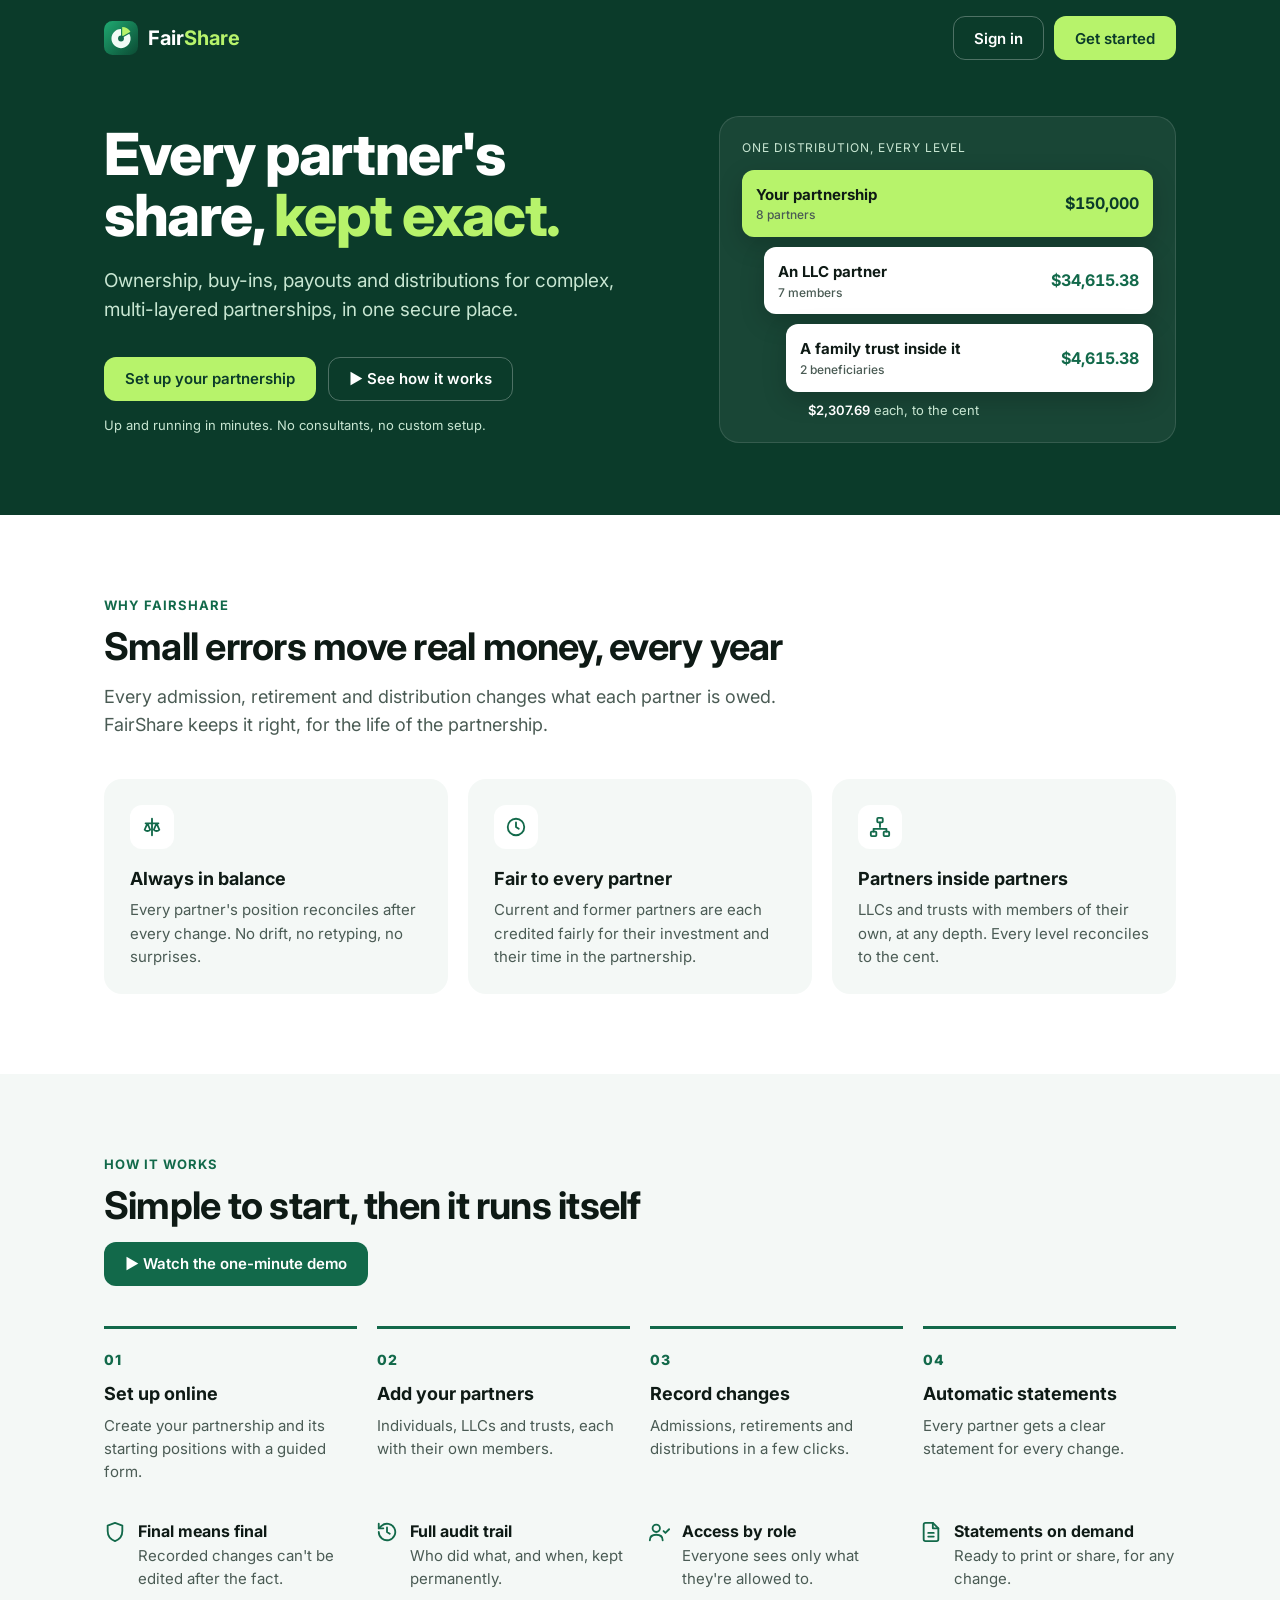
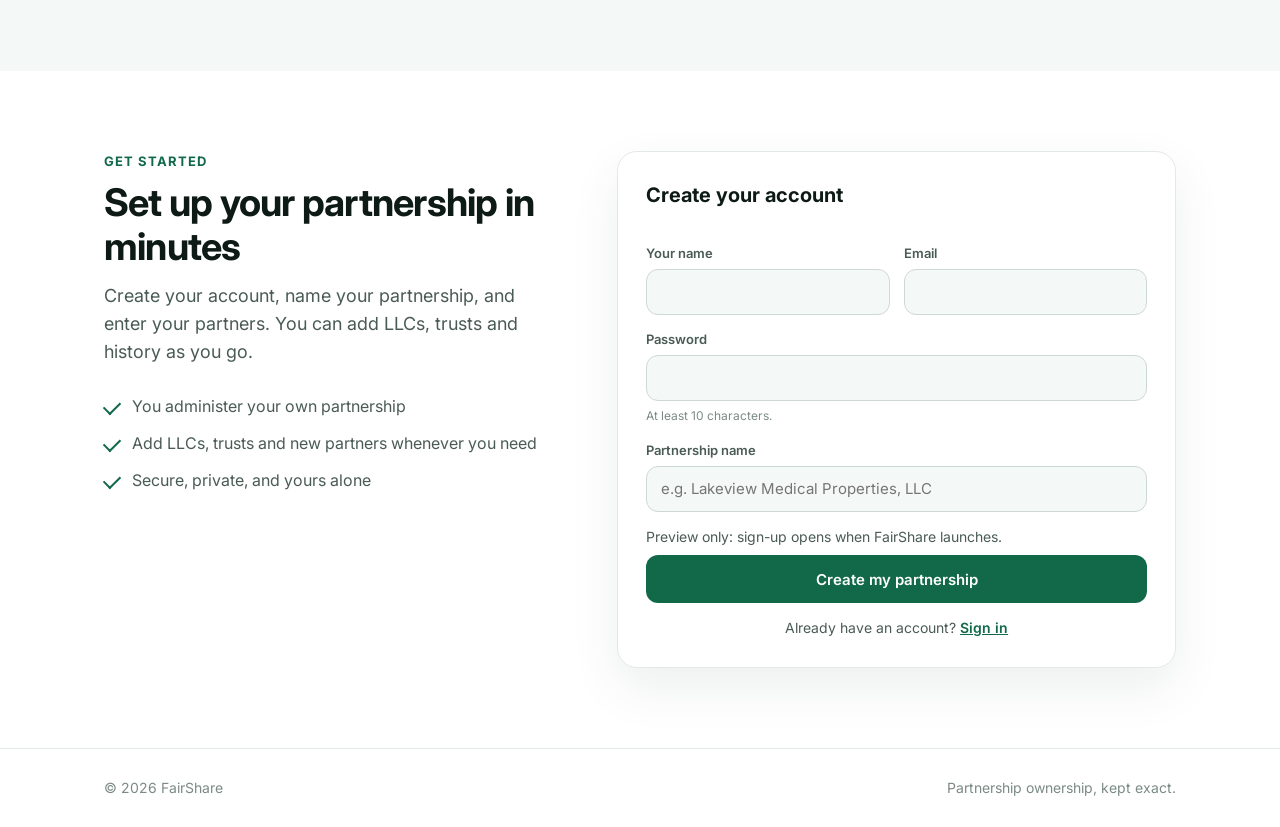
==== commit 538bbbf7: "Review snapshot" ====
--- a/index.html
+++ b/index.html
@@ -5,71 +5,305 @@
 <meta name="viewport" content="width=device-width, initial-scale=1">
 <meta name="robots" content="noindex, nofollow">
 <title>FairShare</title>
+<meta name="description" content="Ownership, buy-ins, payouts and distributions for complex, multi-layered partnerships, in one secure place.">
 <link rel="icon" href="logo.svg" type="image/svg+xml">
+<link rel="icon" href="favicon-32.png" type="image/png" sizes="32x32">
+<link rel="apple-touch-icon" href="apple-touch-icon.png">
+<meta name="theme-color" content="#0b3b2a">
+<meta property="og:url" content="https://shankardba.github.io/fairshare-review/">
+<meta property="og:type" content="website">
+<meta property="og:site_name" content="FairShare">
+<meta property="og:title" content="FairShare">
+<meta property="og:description" content="Every partner's share, kept exact. Ownership, buy-ins, payouts and distributions for complex, multi-layered partnerships.">
+<meta property="og:image" content="https://shankardba.github.io/fairshare-review/og-image.png?v=2">
+<meta property="og:image:width" content="1200">
+<meta property="og:image:height" content="630">
+<meta property="og:image:alt" content="FairShare: Every partner's share, kept exact.">
+<meta name="twitter:card" content="summary_large_image">
 <link rel="preconnect" href="https://fonts.googleapis.com">
 <link rel="preconnect" href="https://fonts.gstatic.com" crossorigin>
-<link href="https://fonts.googleapis.com/css2?family=Inter:wght@400;500;600;700&family=JetBrains+Mono:wght@500&display=swap" rel="stylesheet">
-<link rel="stylesheet" href="app.css">
+<link href="https://fonts.googleapis.com/css2?family=Inter:wght@400;500;600;700;800&display=swap" rel="stylesheet">
+<style>
+:root {
+  --g-900: #0b3b2a; --g-800: #0f5136; --g-700: #12694a; --g-600: #178a5f; --g-100: #ddf5ea; --g-50: #f1fbf6;
+  --lime: #b7f36b;
+  --bg: #ffffff; --surface: #ffffff; --surface-2: #f4f8f6; --line: #e3e9e6; --line-strong: #cfd9d4;
+  --ink: #0e1a15; --ink-2: #4a5b54; --ink-3: #7b8b84;
+  --accent: var(--g-700); --accent-soft: var(--g-100); --hero: #0b3b2a; --hero-ink: #ffffff; --hero-ink-2: #c8e6d2;
+  --err: #b3261e;
+}
+@media (prefers-color-scheme: dark) {
+  :root:not([data-theme="light"]) {
+    --bg: #07130e; --surface: #0d1c16; --surface-2: #10231b; --line: #1c3328; --line-strong: #27463a;
+    --ink: #e6f2ec; --ink-2: #a7bfb4; --ink-3: #6f8a7e; --accent: #4cc690; --accent-soft: #123a2a; --hero: #062a1d; --err: #ff8a80;
+  }
+}
+:root[data-theme="dark"] {
+  --bg: #07130e; --surface: #0d1c16; --surface-2: #10231b; --line: #1c3328; --line-strong: #27463a;
+  --ink: #e6f2ec; --ink-2: #a7bfb4; --ink-3: #6f8a7e; --accent: #4cc690; --accent-soft: #123a2a; --hero: #062a1d; --err: #ff8a80;
+}
+* { box-sizing: border-box; }
+html { scroll-behavior: smooth; }
+body { margin: 0; background: var(--bg); color: var(--ink); font: 16px/1.55 Inter, system-ui, -apple-system, "Segoe UI", sans-serif; -webkit-font-smoothing: antialiased; }
+a { color: inherit; }
+.wrap { max-width: 1120px; margin: 0 auto; padding: 0 24px; }
+.btn { display: inline-flex; align-items: center; justify-content: center; gap: 8px; height: 44px; padding: 0 20px; border-radius: 12px; font: 600 15px Inter, system-ui, sans-serif; text-decoration: none; border: 1px solid transparent; cursor: pointer; white-space: nowrap; }
+.btn.primary { background: var(--lime); color: #0b3b2a; }
+.btn.primary:hover { filter: brightness(.95); }
+.btn.ghost { color: var(--hero-ink); border-color: rgba(255,255,255,.28); background: transparent; }
+.btn.ghost:hover { background: rgba(255,255,255,.08); }
+.btn.solid { background: var(--g-700); color: #fff; }
+.btn.solid:hover { background: var(--g-800); }
+.btn:focus-visible, input:focus-visible { outline: 3px solid var(--lime); outline-offset: 2px; }
+
+/* hero */
+.hero { background: var(--hero); color: var(--hero-ink); padding-bottom: 72px; }
+.nav { display: flex; align-items: center; justify-content: space-between; height: 76px; }
+.brand { display: flex; align-items: center; gap: 10px; font-weight: 700; font-size: 20px; text-decoration: none; }
+.brand b { color: var(--lime); font-weight: 700; }
+.nav .links { display: flex; gap: 10px; }
+.hero-grid { display: grid; grid-template-columns: minmax(0, 1.1fr) minmax(0, .9fr); gap: 56px; align-items: center; padding-top: 40px; }
+.hero h1 { font-size: clamp(36px, 5.2vw, 58px); line-height: 1.05; letter-spacing: -.025em; margin: 0 0 20px; font-weight: 800; }
+.hero h1 em { font-style: normal; color: var(--lime); }
+.hero p.lead { font-size: 19px; color: var(--hero-ink-2); margin: 0 0 32px; max-width: 34em; }
+.hero .ctas { display: flex; gap: 12px; flex-wrap: wrap; }
+.hero .fine { margin-top: 14px; font-size: 13px; color: var(--hero-ink-2); }
+
+/* the illustration: one distribution flowing down through nested partners (fictional) */
+.flow { background: rgba(255,255,255,.06); border: 1px solid rgba(255,255,255,.12); border-radius: 20px; padding: 22px; }
+.flow .cap { font-size: 12px; letter-spacing: .08em; text-transform: uppercase; color: var(--hero-ink-2); margin-bottom: 12px; }
+.node { display: flex; align-items: center; justify-content: space-between; gap: 12px; background: #fff; color: #0e1a15; border-radius: 12px; padding: 12px 14px; margin-top: 10px; box-shadow: 0 8px 24px rgba(0,0,0,.18); }
+.node.top { background: var(--lime); }
+.node small { display: block; color: #4a5b54; font-size: 12px; font-weight: 500; }
+.node b { font-size: 15px; }
+.node .amt { font-weight: 700; font-variant-numeric: tabular-nums; color: #12694a; }
+.node.top .amt { color: #0b3b2a; }
+.lvl1 { margin-left: 22px; } .lvl2 { margin-left: 44px; }
+.flow .people { margin: 8px 0 0 66px; font-size: 13px; color: var(--hero-ink-2); }
+.flow .people b { color: #fff; font-weight: 600; }
+@media (prefers-reduced-motion: no-preference) {
+  .anim .node, .anim .flow .people { animation: rise .6s both; }
+  .anim .node:nth-of-type(2) { animation-delay: .15s; } .anim .node:nth-of-type(3) { animation-delay: .3s; }
+  .anim .node:nth-of-type(4) { animation-delay: .45s; } .anim .flow .people { animation-delay: .6s; }
+  @keyframes rise { from { opacity: 0; transform: translateY(8px); } to { opacity: 1; transform: none; } }
+}
+
+/* sections */
+section { padding: 80px 0; }
+.eyebrow { font-size: 13px; font-weight: 700; letter-spacing: .08em; text-transform: uppercase; color: var(--accent); margin: 0 0 10px; }
+h2 { font-size: clamp(28px, 3.4vw, 38px); line-height: 1.15; letter-spacing: -.02em; margin: 0 0 14px; }
+.sub { color: var(--ink-2); font-size: 18px; max-width: 40em; margin: 0; }
+.cards { display: grid; grid-template-columns: repeat(3, minmax(0, 1fr)); gap: 20px; margin-top: 40px; }
+.card { background: var(--surface-2); border-radius: 18px; padding: 26px; }
+.card .ic { width: 44px; height: 44px; border-radius: 12px; display: grid; place-items: center; background: var(--surface); color: var(--accent); margin-bottom: 16px; }
+.card .ic svg { width: 22px; height: 22px; }
+.card h3 { margin: 0 0 6px; font-size: 18px; }
+.card p { margin: 0; color: var(--ink-2); font-size: 15px; }
+.steps { display: grid; grid-template-columns: repeat(4, minmax(0, 1fr)); gap: 20px; margin-top: 40px; counter-reset: s; }
+.step { border-top: 3px solid var(--accent); padding-top: 18px; }
+.step::before { counter-increment: s; content: "0" counter(s); font-weight: 800; color: var(--accent); font-size: 14px; letter-spacing: .06em; }
+.step h3 { margin: 8px 0 6px; font-size: 18px; }
+.step p { margin: 0; color: var(--ink-2); font-size: 15px; }
+.alt { background: var(--surface-2); }
+.trust { display: grid; grid-template-columns: repeat(4, minmax(0, 1fr)); gap: 16px; margin-top: 36px; }
+.trust div { display: flex; gap: 12px; align-items: flex-start; font-size: 15px; color: var(--ink-2); }
+.trust b { display: block; color: var(--ink); font-size: 16px; }
+.trust svg { flex: none; width: 22px; height: 22px; color: var(--accent); margin-top: 2px; }
+
+/* sign-up */
+.signup { display: grid; grid-template-columns: minmax(0, .9fr) minmax(0, 1.1fr); gap: 56px; align-items: start; }
+.signup ul { margin: 22px 0 0; padding: 0; list-style: none; color: var(--ink-2); }
+.signup li { padding: 6px 0 6px 28px; position: relative; }
+.signup li::before { content: ""; position: absolute; left: 0; top: 13px; width: 14px; height: 8px; border-left: 2.5px solid var(--accent); border-bottom: 2.5px solid var(--accent); transform: rotate(-45deg); }
+form.box { background: var(--surface); border: 1px solid var(--line); border-radius: 20px; padding: 28px; box-shadow: 0 20px 50px rgba(11,59,42,.08); }
+form.box h3 { margin: 0 0 18px; font-size: 20px; }
+.row2 { display: grid; grid-template-columns: 1fr 1fr; gap: 14px; }
+label { display: block; font-size: 13px; font-weight: 600; color: var(--ink-2); margin: 14px 0 6px; }
+input { width: 100%; height: 46px; border-radius: 12px; border: 1px solid var(--line-strong); background: var(--surface-2); color: var(--ink); padding: 0 14px; font: 15px Inter, system-ui, sans-serif; }
+.hint { font-size: 12px; color: var(--ink-3); margin-top: 6px; }
+.err { color: var(--err); font-size: 14px; min-height: 20px; margin: 14px 0 0; }
+form.box .btn { width: 100%; margin-top: 8px; height: 48px; }
+.have { text-align: center; font-size: 14px; color: var(--ink-2); margin: 14px 0 0; }
+.have a { color: var(--accent); font-weight: 600; }
+footer { border-top: 1px solid var(--line); padding: 28px 0; color: var(--ink-3); font-size: 14px; }
+footer .wrap { display: flex; justify-content: space-between; gap: 16px; flex-wrap: wrap; }
+
+@media (max-width: 900px) {
+  .hero-grid, .signup { grid-template-columns: minmax(0, 1fr); gap: 36px; }
+  .cards { grid-template-columns: minmax(0, 1fr); }
+  .steps, .trust { grid-template-columns: repeat(2, minmax(0, 1fr)); }
+}
+@media (max-width: 560px) {
+  .wrap { padding: 0 16px; }
+  .nav .links { gap: 8px; }
+  .nav .links .btn { height: 38px; padding: 0 12px; font-size: 14px; }
+  .brand { font-size: 18px; }
+  .steps, .trust, .row2 { grid-template-columns: minmax(0, 1fr); }
+  section { padding: 56px 0; }
+  .lvl1 { margin-left: 14px; } .lvl2 { margin-left: 28px; } .flow .people { margin-left: 42px; }
+}
+</style>
 </head>
 <body>
-<div class="login" id="login" hidden>
-  <form class="login-card" id="loginForm" autocomplete="on">
-    <div class="login-brand"><img src="logo.svg" alt="" width="44" height="44"><span class="word">Fair<b>Share</b></span></div>
-    <h1>Sign in</h1>
-    <p class="sub">Partnership ownership &amp; distributions</p>
-    <label for="email">Email</label>
-    <input id="email" name="email" type="email" autocomplete="username" required autofocus>
-    <label for="password">Password</label>
-    <input id="password" name="password" type="password" autocomplete="current-password" required>
-    <div class="login-err" id="loginErr" role="alert"></div>
-    <button class="btn primary login-btn" type="submit" id="loginBtn">Sign in</button>
-    <p class="login-foot">New to FairShare? <a href="/#get-started">Set up your partnership</a></p>
-  </form>
-</div>
-<div class="shell" id="shell" hidden>
-  <aside class="side" id="side">
-    <a class="brand" href="#/">
-      <img src="logo.svg" alt="" width="34" height="34">
-      <span class="word">Fair<b>Share</b></span>
-    </a>
-
-    <div class="side-label">Organization</div>
-    <nav class="orgs" id="orgTree"></nav>
-    <a class="new-org" id="newOrg" href="#/new-org" hidden>+ New organization</a>
-
-    <div class="side-label">Reports</div>
-    <nav class="nav" id="nav">
-      <a data-view="overview"><svg viewBox="0 0 20 20"><path d="M3 10h5V3H3zm0 7h5v-5H3zm7 0h7v-7h-7zm0-14v5h7V3z"/></svg>Overview</a>
-      <a data-view="events"><svg viewBox="0 0 20 20"><path d="M4 3h12v2H4zm0 4h12v2H4zm0 4h8v2H4zm0 4h8v2H4z"/></svg>Events</a>
-      <a data-view="investors" data-admin><svg viewBox="0 0 20 20"><path d="M7 9a3 3 0 1 0 0-6 3 3 0 0 0 0 6zm6 0a2.5 2.5 0 1 0 0-5 2.5 2.5 0 0 0 0 5zM1 17c0-3 2.7-5 6-5s6 2 6 5zm13 0c0-1.6-.6-3-1.7-4 2.6-.3 5.7.9 5.7 4z"/></svg>Investors</a>
-      <a class="soon"><svg viewBox="0 0 20 20"><path d="M10 2l2.4 5 5.6.6-4.2 3.8 1.2 5.6L10 14.2 5 17l1.2-5.6L2 7.6 7.6 7z"/></svg>Scenarios<em>soon</em></a>
-      <a class="soon"><svg viewBox="0 0 20 20"><path d="M10 2a8 8 0 1 0 0 16 8 8 0 0 0 0-16zm1 4v4.4l3 1.8-1 1.6-4-2.4V6z"/></svg>Audit log<em>soon</em></a>
+
+<header class="hero">
+  <div class="wrap">
+    <nav class="nav" aria-label="Main">
+      <a class="brand" href="./"><img src="logo.svg" alt="" width="34" height="34"><span>Fair<b>Share</b></span></a>
+      <div class="links" id="navLinks">
+        <a class="btn ghost" href="app.html">Sign in</a>
+        <a class="btn primary" href="#get-started">Get started</a>
+      </div>
     </nav>
-
-    <div class="who" id="who">
-      <div class="who-name" id="whoName"></div>
-      <div class="who-title" id="whoTitle"></div>
-      <div id="viewAs" hidden>
-        <div class="side-label">Preview as <span class="demo">demo</span></div>
-        <select id="persona" aria-label="Preview the app as another role"></select>
-      </div>
-      <button class="signout" id="signOut" type="button">Sign out</button>
+    <div class="hero-grid">
+      <div>
+        <h1>Every partner's share, <em>kept exact.</em></h1>
+        <p class="lead">Ownership, buy-ins, payouts and distributions for complex, multi-layered partnerships, in one secure place.</p>
+        <div class="ctas">
+          <a class="btn primary" href="#get-started">Set up your partnership</a>
+          <a class="btn ghost" href="demo.html">▶&nbsp;See how it works</a>
+        </div>
+        <div class="fine">Up and running in minutes. No consultants, no custom setup.</div>
+      </div>
+      <div class="flow" aria-label="Example: a distribution reaching every level of a partnership">
+        <div class="cap">One distribution, every level</div>
+        <div class="node top"><span><b>Your partnership</b><small>8 partners</small></span><span class="amt">$150,000</span></div>
+        <div class="node lvl1"><span><b>An LLC partner</b><small>7 members</small></span><span class="amt">$34,615.38</span></div>
+        <div class="node lvl2"><span><b>A family trust inside it</b><small>2 beneficiaries</small></span><span class="amt">$4,615.38</span></div>
+        <div class="people"><b>$2,307.69</b> each, to the cent</div>
+      </div>
     </div>
-  </aside>
-
-  <main class="main">
-    <header class="top">
-      <button class="menu" id="menuBtn" aria-label="Menu"><svg viewBox="0 0 20 20"><path d="M3 5h14v2H3zm0 4h14v2H3zm0 4h14v2H3z"/></svg></button>
-      <div class="crumbs" id="crumbs"></div>
-      <div class="top-actions">
-        <span class="badge-secure" title="All calculations run server-side; this page receives results only."><svg viewBox="0 0 20 20"><path d="M10 1l7 3v5c0 4.4-3 8.4-7 10-4-1.6-7-5.6-7-10V4z"/></svg>Server-computed</span>
-      </div>
-    </header>
-    <div class="view" id="view"></div>
-  </main>
-</div>
-<div class="tip" id="tip" role="tooltip"></div>
-<script>window.FS_STATIC = {"data": "data/snapshot.json", "users": ["309ef659272536a86ddedac02114aa70f6ee3a9039628232b997630477bd3e6b", "e604d681296f625b9b77e767c683950d029791b27a1b926fc2712cd2b431a7dd", "c47e576cc46129f89e9a8057b030b284682d017811f13ac9fe1700fa30c2b4aa"]};</script>
-<script src="app.js"></script>
+  </div>
+</header>
+
+<main>
+  <section>
+    <div class="wrap">
+      <p class="eyebrow">Why FairShare</p>
+      <h2>Small errors move real money, every year</h2>
+      <p class="sub">Every admission, retirement and distribution changes what each partner is owed. FairShare keeps it right, for the life of the partnership.</p>
+      <div class="cards">
+        <div class="card">
+          <div class="ic"><svg viewBox="0 0 24 24" fill="none" stroke="currentColor" stroke-width="2" stroke-linecap="round" stroke-linejoin="round"><path d="M12 3v18M5 8h14M7 8l-3 7a4 4 0 0 0 6 0L7 8zm10 0-3 7a4 4 0 0 0 6 0l-3-7z"/></svg></div>
+          <h3>Always in balance</h3>
+          <p>Every partner's position reconciles after every change. No drift, no retyping, no surprises.</p>
+        </div>
+        <div class="card">
+          <div class="ic"><svg viewBox="0 0 24 24" fill="none" stroke="currentColor" stroke-width="2" stroke-linecap="round" stroke-linejoin="round"><circle cx="12" cy="12" r="9"/><path d="M12 7v5l3 2"/></svg></div>
+          <h3>Fair to every partner</h3>
+          <p>Current and former partners are each credited fairly for their investment and their time in the partnership.</p>
+        </div>
+        <div class="card">
+          <div class="ic"><svg viewBox="0 0 24 24" fill="none" stroke="currentColor" stroke-width="2" stroke-linecap="round" stroke-linejoin="round"><rect x="9" y="2" width="6" height="5" rx="1"/><rect x="2" y="17" width="6" height="5" rx="1"/><rect x="16" y="17" width="6" height="5" rx="1"/><path d="M12 7v5M5 17v-3h14v3"/></svg></div>
+          <h3>Partners inside partners</h3>
+          <p>LLCs and trusts with members of their own, at any depth. Every level reconciles to the cent.</p>
+        </div>
+      </div>
+    </div>
+  </section>
+
+  <section class="alt" id="how">
+    <div class="wrap">
+      <p class="eyebrow">How it works</p>
+      <h2>Simple to start, then it runs itself</h2>
+      <p style="margin:6px 0 0"><a class="btn solid" href="demo.html">▶&nbsp;Watch the one-minute demo</a></p>
+      <div class="steps">
+        <div class="step"><h3>Set up online</h3><p>Create your partnership and its starting positions with a guided form.</p></div>
+        <div class="step"><h3>Add your partners</h3><p>Individuals, LLCs and trusts, each with their own members.</p></div>
+        <div class="step"><h3>Record changes</h3><p>Admissions, retirements and distributions in a few clicks.</p></div>
+        <div class="step"><h3>Automatic statements</h3><p>Every partner gets a clear statement for every change.</p></div>
+      </div>
+      <div class="trust">
+        <div><svg viewBox="0 0 24 24" fill="none" stroke="currentColor" stroke-width="2" stroke-linecap="round" stroke-linejoin="round"><path d="M12 2 4 5v6c0 5 3.4 9.3 8 11 4.6-1.7 8-6 8-11V5z"/></svg><span><b>Final means final</b>Recorded changes can't be edited after the fact.</span></div>
+        <div><svg viewBox="0 0 24 24" fill="none" stroke="currentColor" stroke-width="2" stroke-linecap="round" stroke-linejoin="round"><path d="M3 12a9 9 0 1 0 3-6.7L3 8"/><path d="M3 3v5h5M12 7v5l3 2"/></svg><span><b>Full audit trail</b>Who did what, and when, kept permanently.</span></div>
+        <div><svg viewBox="0 0 24 24" fill="none" stroke="currentColor" stroke-width="2" stroke-linecap="round" stroke-linejoin="round"><circle cx="9" cy="8" r="4"/><path d="M2 21c0-4 3-6 7-6s7 2 7 6M17 11l2 2 4-4"/></svg><span><b>Access by role</b>Everyone sees only what they're allowed to.</span></div>
+        <div><svg viewBox="0 0 24 24" fill="none" stroke="currentColor" stroke-width="2" stroke-linecap="round" stroke-linejoin="round"><path d="M14 2H6a2 2 0 0 0-2 2v16a2 2 0 0 0 2 2h12a2 2 0 0 0 2-2V8z"/><path d="M14 2v6h6M9 13h6M9 17h6"/></svg><span><b>Statements on demand</b>Ready to print or share, for any change.</span></div>
+      </div>
+    </div>
+  </section>
+
+  <section id="get-started">
+    <div class="wrap signup">
+      <div>
+        <p class="eyebrow">Get started</p>
+        <h2>Set up your partnership in minutes</h2>
+        <p class="sub">Create your account, name your partnership, and enter your partners. You can add LLCs, trusts and history as you go.</p>
+        <ul>
+          <li>You administer your own partnership</li>
+          <li>Add LLCs, trusts and new partners whenever you need</li>
+          <li>Secure, private, and yours alone</li>
+        </ul>
+      </div>
+      <form class="box" id="signup" novalidate>
+        <h3>Create your account</h3>
+        <div class="row2">
+          <div><label for="su-name">Your name</label><input id="su-name" name="name" autocomplete="name" required maxlength="120"></div>
+          <div><label for="su-email">Email</label><input id="su-email" name="email" type="email" autocomplete="email" required maxlength="200"></div>
+        </div>
+        <label for="su-pass">Password</label>
+        <input id="su-pass" name="password" type="password" autocomplete="new-password" required minlength="10">
+        <div class="hint">At least 10 characters.</div>
+        <label for="su-org">Partnership name</label>
+        <input id="su-org" name="org" required maxlength="120" placeholder="e.g. Lakeview Medical Properties, LLC">
+        <div class="err" id="su-err" role="alert"></div>
+        <button class="btn solid" type="submit" id="su-go">Create my partnership</button>
+        <p class="have">Already have an account? <a href="app.html">Sign in</a></p>
+      </form>
+    </div>
+  </section>
+</main>
+
+<footer>
+  <div class="wrap"><span>© <span id="yr"></span> FairShare</span><span>Partnership ownership, kept exact.</span></div>
+</footer>
+
+<script>window.FS_PREVIEW = true;</script>
+<script>
+document.getElementById("yr").textContent = new Date().getFullYear();
+// animate the illustration only once the page is live (it stays fully visible without script, in print and in previews)
+if (document.visibilityState === "visible") document.documentElement.classList.add("anim");
+
+// the review site shows this page as a preview: no server behind it, so sign-up is switched off
+const PREVIEW = !!window.FS_PREVIEW;
+// on the review site the app moved from the front page to app.html: forward old deep links (…/#/org/…)
+if (PREVIEW && location.hash.startsWith("#/")) location.replace("app.html" + location.hash);
+if (PREVIEW) {
+  const f = document.getElementById("signup");
+  f.querySelectorAll("input, button").forEach((el) => (el.disabled = true));
+  document.getElementById("su-err").textContent = "Preview only: sign-up opens when FairShare launches.";
+  document.getElementById("su-err").style.color = "var(--ink-2)";
+}
+
+// already signed in? offer the way back in instead of a second account
+if (!PREVIEW) fetch("/api/session", { credentials: "same-origin" }).then((r) => (r.ok ? r.json() : null)).then((s) => {
+  if (!s || !s.user) return;
+  document.getElementById("navLinks").innerHTML = '<a class="btn primary" href="app.html">Open FairShare</a>';
+}).catch(() => {});
+
+const form = document.getElementById("signup");
+form.addEventListener("submit", async (ev) => {
+  ev.preventDefault();
+  if (PREVIEW) return;
+  const err = document.getElementById("su-err"), go = document.getElementById("su-go");
+  const v = (id) => document.getElementById(id).value.trim();
+  const body = { name: v("su-name"), email: v("su-email"), password: document.getElementById("su-pass").value, org: v("su-org") };
+  err.textContent = "";
+  if (!body.name || !body.email || !body.org) return (err.textContent = "Please fill in every field.");
+  if (!/^[^@\s]+@[^@\s]+\.[^@\s]+$/.test(body.email)) return (err.textContent = "Enter a valid email address.");
+  if (body.password.length < 10) return (err.textContent = "Use a password of at least 10 characters.");
+  go.disabled = true; go.textContent = "Creating your partnership…";
+  try {
+    const r = await fetch("/api/signup", { method: "POST", credentials: "same-origin",
+      headers: { "Content-Type": "application/json" }, body: JSON.stringify(body) });
+    const j = await r.json().catch(() => ({}));
+    if (!r.ok) throw new Error(j.error || "Something went wrong. Please try again.");
+    // straight into the new partnership's starting positions
+    location.href = "/app#/" + encodeURIComponent(j.org) + "/capitalize";
+  } catch (e) {
+    err.textContent = e.message;
+    go.disabled = false; go.textContent = "Create my partnership";
+  }
+});
+</script>
 </body>
 </html>
